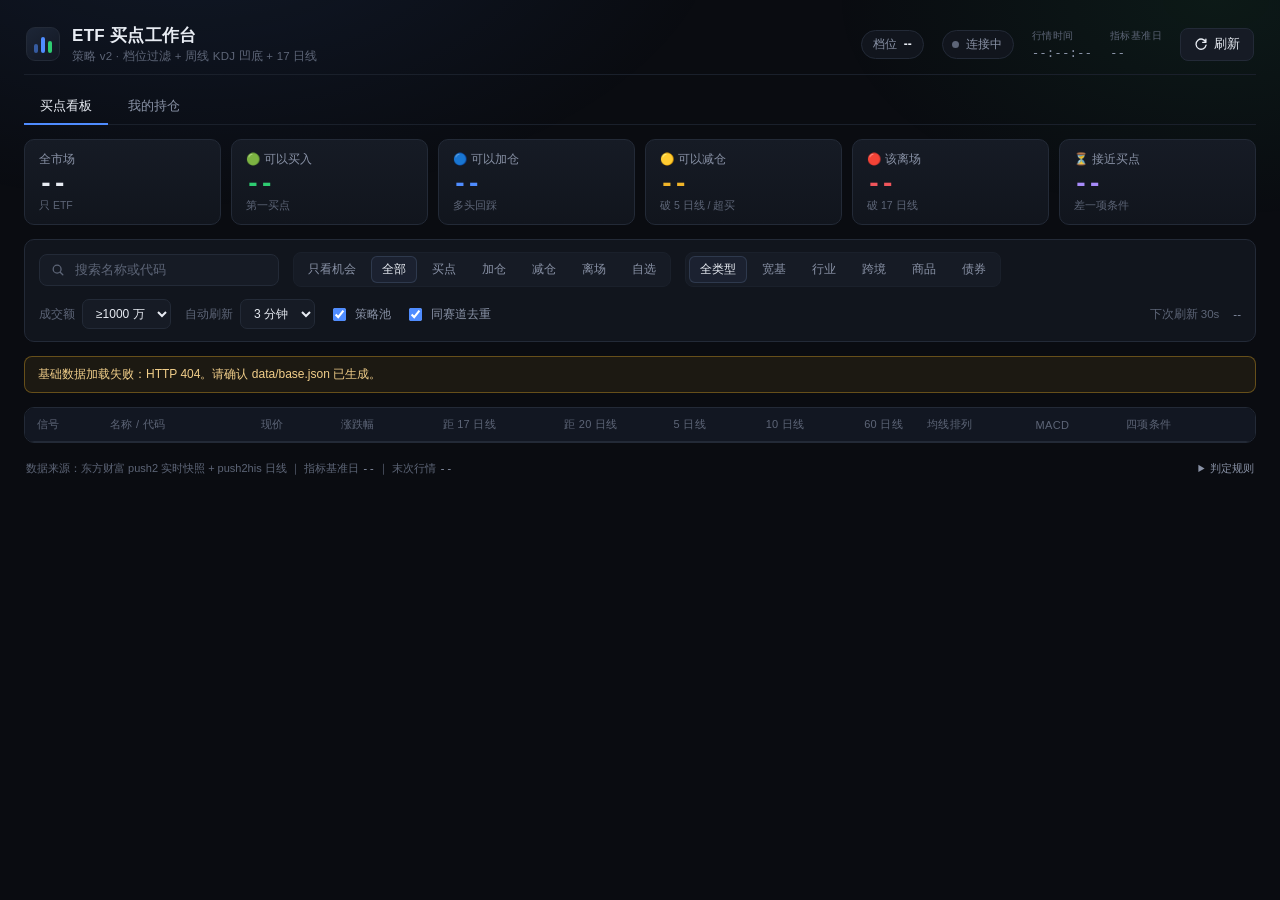
==== workbench/static/index.html @ 2d256c72 "feat: 新增 MACD 状态与均线排列列" ====
<!DOCTYPE html>
<html lang="zh-CN">
<head>
  <meta charset="UTF-8">
  <meta name="viewport" content="width=device-width, initial-scale=1.0">
  <title>ETF 买点工作台 · 博主波段法</title>
  <link rel="stylesheet" href="style.css">
</head>
<body>
  <div class="app">
    <header class="topbar">
      <div class="brand">
        <div class="logo" aria-hidden="true">
          <span></span><span></span><span></span>
        </div>
        <div class="brand-text">
          <h1>ETF 买点工作台</h1>
          <p>策略 v2 · 档位过滤 + 周线 KDJ 凹底 + 17 日线</p>
        </div>
      </div>
      <div class="status">
        <div class="tier" id="tier" title="进攻档=上证与创业板均在MA20上方；中性=其一；防守=都否"><span>档位</span><b>--</b></div>
        <div class="session" id="session"><i class="dot"></i><span>连接中</span></div>
        <div class="tick">
          <span class="tick-label">行情时间</span>
          <span class="tick-value" id="quote-time">--:--:--</span>
        </div>
        <div class="tick">
          <span class="tick-label">指标基准日</span>
          <span class="tick-value" id="base-date">--</span>
        </div>
        <button class="refresh-btn" id="refresh-btn" type="button">
          <svg viewBox="0 0 16 16" width="14" height="14" aria-hidden="true"><path d="M13.6 6.2a5.8 5.8 0 1 0 .2 3.2M13.6 2.6v3.6H10" fill="none" stroke="currentColor" stroke-width="1.5" stroke-linecap="round" stroke-linejoin="round"/></svg>
          <span id="refresh-label">刷新</span>
        </button>
      </div>
    </header>

    <nav class="tabs" role="tablist">
      <button class="tab active" data-view="board" role="tab">买点看板</button>
      <button class="tab" data-view="positions" role="tab">我的持仓<span class="tab-badge" id="pos-badge" hidden></span></button>
    </nav>

    <section class="view" id="view-board">
    <section class="stats" id="stats" aria-label="信号统计">
      <button class="tile" data-filter="all"><span class="tile-label">全市场</span><strong id="stat-total">--</strong><em>只 ETF</em></button>
      <button class="tile tile-buy" data-filter="buy"><span class="tile-label">🟢 可以买入</span><strong id="stat-buy">--</strong><em>第一买点</em></button>
      <button class="tile tile-add" data-filter="add"><span class="tile-label">🔵 可以加仓</span><strong id="stat-add">--</strong><em>多头回踩</em></button>
      <button class="tile tile-trim" data-filter="trim"><span class="tile-label">🟡 可以减仓</span><strong id="stat-trim">--</strong><em>破 5 日线 / 超买</em></button>
      <button class="tile tile-exit" data-filter="exit"><span class="tile-label">🔴 该离场</span><strong id="stat-exit">--</strong><em>破 17 日线</em></button>
      <button class="tile tile-near" data-filter="near"><span class="tile-label">⏳ 接近买点</span><strong id="stat-near">--</strong><em>差一项条件</em></button>
    </section>

    <section class="toolbar">
      <div class="tool-row">
        <label class="search">
          <svg viewBox="0 0 16 16" width="14" height="14" aria-hidden="true"><circle cx="7" cy="7" r="4.5" fill="none" stroke="currentColor" stroke-width="1.5"/><path d="m10.5 10.5 3 3" stroke="currentColor" stroke-width="1.5" stroke-linecap="round"/></svg>
          <input id="search" type="search" placeholder="搜索名称或代码" autocomplete="off">
        </label>
        <div class="chips" id="signal-chips" role="group" aria-label="信号筛选">
          <button class="chip" data-filter="opportunity">只看机会</button>
          <button class="chip active" data-filter="all">全部</button>
          <button class="chip" data-filter="buy">买点</button>
          <button class="chip" data-filter="add">加仓</button>
          <button class="chip" data-filter="trim">减仓</button>
          <button class="chip" data-filter="exit">离场</button>
          <button class="chip" data-filter="watch">自选</button>
        </div>
        <div class="chips" id="asset-chips" role="group" aria-label="资产类型">
          <button class="chip active" data-asset="all">全类型</button>
          <button class="chip" data-asset="宽基">宽基</button>
          <button class="chip" data-asset="行业主题">行业</button>
          <button class="chip" data-asset="跨境">跨境</button>
          <button class="chip" data-asset="商品">商品</button>
          <button class="chip" data-asset="债券">债券</button>
        </div>
      </div>
      <div class="tool-row tool-row-sub">
        <label class="select">
          <span>成交额</span>
          <select id="min-amount">
            <option value="0">不限</option>
            <option value="10000000" selected>≥1000 万</option>
            <option value="30000000">≥3000 万</option>
            <option value="100000000">≥1 亿</option>
          </select>
        </label>
        <label class="select">
          <span>自动刷新</span>
          <select id="interval">
            <option value="30">30 秒</option>
            <option value="60">1 分钟</option>
            <option value="180" selected>3 分钟</option>
            <option value="300">5 分钟</option>
            <option value="0">暂停</option>
          </select>
        </label>
        <label class="check"><input type="checkbox" id="pool-only" checked><span>策略池</span></label>
        <label class="check"><input type="checkbox" id="dedup" checked><span>同赛道去重</span></label>
        <div class="counter" id="counter">下次刷新 30s</div>
        <div class="result-count" id="result-count">--</div>
      </div>
    </section>

    <div class="banner" id="banner" hidden></div>
    <div class="tier-note" id="tier-note" hidden></div>

    <main class="board">
      <table class="grid">
        <thead>
          <tr>
            <th class="col-signal sortable" data-key="signal">信号</th>
            <th class="col-name sortable" data-key="name">名称 / 代码</th>
            <th class="col-num sortable" data-key="price">现价</th>
            <th class="col-num sortable" data-key="pct">涨跌幅</th>
            <th class="col-num sortable" data-key="dist17">距 17 日线</th>
            <th class="col-num sortable" data-key="dist20">距 20 日线</th>
            <th class="col-num sortable" data-key="ma5">5 日线</th>
            <th class="col-num sortable" data-key="ma10">10 日线</th>
            <th class="col-num sortable" data-key="ma60">60 日线</th>
            <th class="sortable" data-key="order">均线排列</th>
            <th class="sortable" data-key="macd">MACD</th>
            <th class="col-cond sortable" data-key="met">四项条件</th>
            <th class="col-num sortable" data-key="j">周线 J</th>
            <th class="col-num sortable" data-key="amount">成交额</th>
            <th class="col-num col-inflow sortable" data-key="inflow">主力净流入</th>
            <th class="col-num col-flow sortable" data-key="flow3">资金 3/5/10 日</th>
            <th class="col-flow sortable" data-key="flowsig">资金方向</th>
            <th class="col-num col-premium sortable" data-key="premium">溢价</th>
            <th class="col-spark sortable" data-key="r30">近 30 日</th>
          </tr>
        </thead>
        <tbody id="tbody"></tbody>
      </table>
      <div class="empty" id="empty" hidden></div>
    </main>
    </section>

    <section class="view" id="view-positions" hidden>
      <div class="pos-summary">
        <div><span>总市值</span><b id="pos-value">--</b></div>
        <div><span>浮动盈亏</span><b id="pos-pnl">--</b></div>
        <div><span>当日盈亏</span><b id="pos-day">--</b></div>
        <div><span>持仓标的</span><b id="pos-count">--</b></div>
        <div><span>触发离场 / 减仓</span><b id="pos-trigger">--</b></div>
      </div>

      <form class="pos-form" id="pos-form" autocomplete="off">
        <input id="pos-code" placeholder="代码（6 位）" maxlength="6" inputmode="numeric" required>
        <input id="pos-cost" placeholder="成本价" inputmode="decimal" required>
        <input id="pos-shares" placeholder="股数" inputmode="numeric" required>
        <input id="pos-date" type="date" title="建仓日期（可选）">
        <button type="submit" class="pos-submit">添加 / 更新</button>
        <button type="button" class="pos-clear" id="pos-clear">清空持仓</button>
        <button type="button" class="pos-clear" id="pos-export">导出</button>
        <button type="button" class="pos-clear" id="pos-import">导入</button>
        <input type="file" id="pos-file" accept="application/json" hidden>
      </form>
      <div class="pos-msg" id="pos-msg"></div>

      <div class="board">
        <table class="grid pos-grid">
          <thead>
            <tr>
              <th>名称 / 代码</th>
              <th class="col-num">市值</th>
              <th class="col-num">浮动盈亏</th>
              <th class="col-num">当日盈亏</th>
              <th class="col-num">成本 / 现价</th>
              <th class="col-num">股数</th>
              <th class="col-num">仓位比</th>
              <th class="col-num">资金 3/5/10 日</th>
              <th>资金方向</th>
              <th class="col-num">止损（MA17）</th>
              <th class="col-num">减仓（MA5）</th>
              <th class="col-num">止盈参考</th>
              <th class="col-num">周线 J</th>
              <th>建议</th>
              <th></th>
            </tr>
          </thead>
          <tbody id="pos-tbody"></tbody>
        </table>
        <div class="empty" id="pos-empty">还没有持仓。在上面填代码、成本价、股数即可添加，数据只存在本机浏览器。</div>
      </div>

      <div class="pos-note">
        止损价取 17 日线、减仓价取 5 日线，均为按实时价计算的动态值；周线 J ≥ 80 提示卖一半。
        参考止盈：成本 +12% 减半、+20% 清仓（规格书口径），未计入交易成本。
      </div>
    </section>

    <footer class="foot">
      <span>数据来源：东方财富 push2 实时快照 + push2his 日线 ｜ 指标基准日 <b id="foot-date">--</b> ｜ 末次行情 <b id="foot-time">--</b></span>
      <details class="rules">
        <summary>判定规则</summary>
        <p><b>档位（决定能不能开仓）</b>：上证与创业板均在 MA20 上方＝进攻档，可开新仓；仅其一＝中性档，不新开；都否＝防守档，只做持仓管理。回测（326 只 × 3 年）：博主买点仅进攻档有效（62 笔 / 胜率 43.5% / 均 +1.46% / 盈亏比 1.82），非进攻档为负期望。</p>
        <p><b>第一买点（🟢）</b>：周线 KDJ(9,3,3) 近 6 周 J 谷底 ≤ 20 且本周 J 回勾 ｜ 现价站上 17 日线 ｜ MA5 在 MA17 上方。买入排序按<b>距 MA20 由远到近</b>（趋势越强越前），同时最多 2 只。</p>
        <p><b>加仓（🔵）</b>：多头中回踩不破、站稳 5 日线。<b>减仓（🟡）</b>：多头中跌破 5 日线，或周线 J ≥ 80。<b>离场（🔴）</b>：跌破 17 日线，生命线失守。<b>观望（⚪）</b>：站上 17 日线但 5 日线未金叉。</p>
        <p><b>策略池</b>＝股票型（宽基/行业主题）、规模 ≥10 亿、成交额 ≥1000 万、溢价 ≤3%，即回测所用的 326 只口径；取消勾选可看全市场。</p>
        <p>盘中价格按实时价计入当日 K 线与当周 K 线，均线与周线 J 为动态值；收盘后才作为最终确认。溢价 = 市价 / IOPV − 1，&gt;3% 禁止买入。本页仅作信号提示，不构成投资建议。</p>
      </details>
    </footer>
  </div>

  <div class="drawer-mask" id="drawer-mask" hidden></div>
  <aside class="drawer" id="drawer" hidden aria-label="标的详情"></aside>

  <script type="module" src="app.js"></script>
</body>
</html>
---- workbench/static/style.css ----
:root {
  --bg: #0a0c11;
  --panel: #11151d;
  --panel-2: #161b25;
  --panel-3: #1b2130;
  --line: #232a37;
  --line-soft: #1a202b;
  --text: #e8ecf3;
  --muted: #8992a6;
  --dim: #5d6577;
  --buy: #2ecc71;
  --add: #4f8cff;
  --trim: #f0b429;
  --exit: #f0555b;
  --near: #a78bfa;
  --up: #ff5b5b;
  --down: #22c58b;
  --mono: "SF Mono", "JetBrains Mono", Menlo, Consolas, monospace;
}

* { box-sizing: border-box; }

html, body {
  margin: 0;
  height: 100%;
  background: var(--bg);
  color: var(--text);
  font-family: -apple-system, BlinkMacSystemFont, "PingFang SC", "Microsoft YaHei", "Segoe UI", sans-serif;
  font-size: 13px;
  -webkit-font-smoothing: antialiased;
}

body::before {
  content: "";
  position: fixed;
  inset: 0;
  pointer-events: none;
  background:
    radial-gradient(900px 500px at 15% -10%, rgba(79, 140, 255, .10), transparent 60%),
    radial-gradient(700px 400px at 95% 0%, rgba(46, 204, 113, .07), transparent 55%);
}

.app {
  position: relative;
  max-width: 1560px;
  margin: 0 auto;
  padding: 20px 24px 32px;
  display: flex;
  flex-direction: column;
  gap: 14px;
  min-height: 100%;
}

/* ---------- 顶部 ---------- */
.topbar {
  display: flex;
  align-items: center;
  justify-content: space-between;
  gap: 18px;
  padding: 4px 2px 10px;
  border-bottom: 1px solid var(--line-soft);
}

.brand { display: flex; align-items: center; gap: 12px; }

.logo {
  width: 34px; height: 34px;
  border-radius: 9px;
  background: linear-gradient(145deg, #1d2637, #121722);
  border: 1px solid var(--line);
  display: flex; align-items: flex-end; justify-content: center;
  gap: 3px; padding: 7px;
}
.logo span { width: 4px; border-radius: 2px; background: var(--add); }
.logo span:nth-child(1) { height: 9px; opacity: .55; }
.logo span:nth-child(2) { height: 16px; }
.logo span:nth-child(3) { height: 12px; background: var(--buy); }

.brand-text h1 { margin: 0; font-size: 17px; font-weight: 600; letter-spacing: .3px; }
.brand-text p { margin: 2px 0 0; font-size: 11.5px; color: var(--dim); letter-spacing: .2px; }

.status { display: flex; align-items: center; gap: 18px; }

.session {
  display: inline-flex; align-items: center; gap: 7px;
  padding: 5px 11px 5px 9px;
  border-radius: 999px;
  border: 1px solid var(--line);
  background: var(--panel);
  font-size: 12px; color: var(--muted);
  white-space: nowrap;
}
.session .dot { width: 7px; height: 7px; border-radius: 50%; background: var(--dim); }
.session.live { color: #b9f6d2; border-color: rgba(46, 204, 113, .35); background: rgba(46, 204, 113, .08); }
.session.live .dot { background: var(--buy); box-shadow: 0 0 0 0 rgba(46,204,113,.55); animation: pulse 2s infinite; }
.session.closed { color: #c9cfdb; }
.session.closed .dot { background: var(--dim); }

@keyframes pulse {
  0% { box-shadow: 0 0 0 0 rgba(46,204,113,.45); }
  70% { box-shadow: 0 0 0 7px rgba(46,204,113,0); }
  100% { box-shadow: 0 0 0 0 rgba(46,204,113,0); }
}

.tier {
  display: inline-flex; align-items: center; gap: 7px;
  padding: 5px 11px; border-radius: 999px;
  border: 1px solid var(--line); background: var(--panel);
  font-size: 12px; color: var(--muted); white-space: nowrap;
}
.tier b { font-weight: 600; color: var(--text); }
.tier[data-t="进攻"] { border-color: rgba(46,204,113,.4); background: rgba(46,204,113,.08); color: #b9f6d2; }
.tier[data-t="进攻"] b { color: var(--buy); }
.tier[data-t="中性"] { border-color: rgba(240,180,41,.35); background: rgba(240,180,41,.07); color: #f2cf8a; }
.tier[data-t="中性"] b { color: var(--trim); }
.tier[data-t="防守"] { border-color: rgba(240,85,91,.3); background: rgba(240,85,91,.07); color: #f2b3b6; }
.tier[data-t="防守"] b { color: var(--exit); }

.tier-note {
  padding: 10px 14px; border-radius: 9px;
  border: 1px solid rgba(240,180,41,.3);
  background: rgba(240,180,41,.07);
  color: #f0d3a0; font-size: 12.5px; line-height: 1.7;
}
.tier-note b { color: #ffe0a8; }

.tick { display: flex; flex-direction: column; gap: 2px; }
.tick-label { font-size: 10px; color: var(--dim); letter-spacing: .4px; }
.tick-value { font-family: var(--mono); font-size: 12.5px; color: var(--muted); font-variant-numeric: tabular-nums; }

.refresh-btn {
  display: inline-flex; align-items: center; gap: 6px;
  padding: 7px 13px;
  border-radius: 8px;
  border: 1px solid var(--line);
  background: var(--panel-2);
  color: var(--text);
  font-size: 12.5px;
  cursor: pointer;
  transition: background .15s, border-color .15s;
}
.refresh-btn:hover { background: var(--panel-3); border-color: #2f394b; }
.refresh-btn.loading svg { animation: spin .8s linear infinite; }
.refresh-btn:disabled { opacity: .55; cursor: default; }
@keyframes spin { to { transform: rotate(360deg); } }

/* ---------- 统计 ---------- */
.stats {
  display: grid;
  grid-template-columns: repeat(6, minmax(0, 1fr));
  gap: 10px;
}

.tile {
  position: relative;
  display: flex; flex-direction: column; gap: 3px;
  padding: 12px 14px 11px;
  border-radius: 10px;
  border: 1px solid var(--line);
  background: linear-gradient(180deg, var(--panel-2), var(--panel));
  color: var(--text);
  text-align: left;
  cursor: pointer;
  overflow: hidden;
  transition: border-color .15s, transform .15s;
}
.tile:hover { border-color: #2f394b; transform: translateY(-1px); }
.tile::after {
  content: ""; position: absolute; left: 0; top: 10px; bottom: 10px;
  width: 2px; border-radius: 2px; background: var(--dim); opacity: .0;
}
.tile.active::after { opacity: 1; }
.tile.active { border-color: #34405a; background: linear-gradient(180deg, #1c2331, var(--panel)); }

.tile-label { font-size: 11.5px; color: var(--muted); letter-spacing: .2px; }
.tile strong { font-family: var(--mono); font-size: 23px; font-weight: 600; line-height: 1.15; font-variant-numeric: tabular-nums; }
.tile em { font-style: normal; font-size: 10.5px; color: var(--dim); }

.tile-buy::after { background: var(--buy); }
.tile-add::after { background: var(--add); }
.tile-trim::after { background: var(--trim); }
.tile-exit::after { background: var(--exit); }
.tile-near::after { background: var(--near); }
.tile-buy strong { color: var(--buy); }
.tile-add strong { color: var(--add); }
.tile-trim strong { color: var(--trim); }
.tile-exit strong { color: var(--exit); }
.tile-near strong { color: var(--near); }

/* ---------- 工具栏 ---------- */
.toolbar {
  display: flex; flex-direction: column; gap: 10px;
  padding: 12px 14px;
  border: 1px solid var(--line);
  border-radius: 10px;
  background: var(--panel);
}

.tool-row { display: flex; align-items: center; gap: 14px; flex-wrap: wrap; }
.tool-row-sub { padding-top: 2px; }

.search {
  display: inline-flex; align-items: center; gap: 8px;
  padding: 7px 11px;
  width: 240px;
  border-radius: 8px;
  border: 1px solid var(--line);
  background: var(--panel-2);
  color: var(--dim);
}
.search:focus-within { border-color: #38507a; color: var(--muted); }
.search input {
  flex: 1; min-width: 0;
  border: 0; outline: 0; background: transparent;
  color: var(--text); font-size: 12.5px;
}
.search input::placeholder { color: var(--dim); }

.chips { display: inline-flex; gap: 4px; padding: 3px; border-radius: 8px; background: var(--panel-2); border: 1px solid var(--line-soft); }
.chip {
  padding: 5px 11px;
  border: 0; border-radius: 6px;
  background: transparent; color: var(--muted);
  font-size: 12px; cursor: pointer;
  transition: background .12s, color .12s;
}
.chip:hover { color: var(--text); }
.chip.active { background: var(--panel-3); color: var(--text); box-shadow: inset 0 0 0 1px #2e394d; }

.select { display: inline-flex; align-items: center; gap: 7px; font-size: 12px; color: var(--dim); }
.select select {
  padding: 6px 9px;
  border-radius: 7px;
  border: 1px solid var(--line);
  background: var(--panel-2);
  color: var(--text);
  font-size: 12px;
  outline: none;
  cursor: pointer;
}
.select select:focus { border-color: #38507a; }

.check { display: inline-flex; align-items: center; gap: 6px; font-size: 12px; color: var(--muted); cursor: pointer; }
.check input { width: 13px; height: 13px; accent-color: var(--add); cursor: pointer; }

.name-cell .peer { color: var(--near); }

.counter { margin-left: auto; font-size: 11.5px; color: var(--dim); font-variant-numeric: tabular-nums; }
.result-count { font-size: 11.5px; color: var(--muted); font-variant-numeric: tabular-nums; }

.banner {
  padding: 9px 13px;
  border-radius: 8px;
  border: 1px solid rgba(240, 180, 41, .35);
  background: rgba(240, 180, 41, .08);
  color: #f2cf8a;
  font-size: 12px;
}

/* ---------- 表格 ---------- */
.board {
  border: 1px solid var(--line);
  border-radius: 10px;
  background: var(--panel);
  overflow-x: auto;
}
.grid { min-width: 1940px; }

.grid { width: 100%; border-collapse: collapse; }

.grid thead th {
  position: sticky; top: 0; z-index: 2;
  padding: 9px 12px;
  background: #121722;
  border-bottom: 1px solid var(--line);
  color: var(--dim);
  font-size: 11px;
  font-weight: 500;
  letter-spacing: .3px;
  text-align: left;
  white-space: nowrap;
}
.grid thead th.col-num { text-align: right; }
.grid thead th.sortable { cursor: pointer; user-select: none; transition: color .12s; }
.grid thead th.sortable:hover { color: var(--text); }
.grid thead th.sorted { color: var(--accent, #cfd8ea); }
.grid thead th[data-dir="desc"]::after { content: " ↓"; color: var(--add); }
.grid thead th[data-dir="asc"]::after { content: " ↑"; color: var(--add); }

.inflow.pos { color: var(--up); }
.inflow.neg { color: var(--down); }

.grid tbody tr {
  border-bottom: 1px solid var(--line-soft);
  cursor: pointer;
  transition: background .1s;
}
.grid tbody tr:last-child { border-bottom: 0; }
.grid tbody tr:hover { background: #151b26; }
.grid tbody tr.row-buy { background: linear-gradient(90deg, rgba(46,204,113,.06), transparent 22%); }
.grid tbody tr.row-buy:hover { background: linear-gradient(90deg, rgba(46,204,113,.11), transparent 26%); }
.grid tbody tr.open { background: #182031; }

.grid td { padding: 8px 12px; vertical-align: middle; }
.grid td.col-num { text-align: right; font-family: var(--mono); font-variant-numeric: tabular-nums; white-space: nowrap; }

.sig {
  display: inline-flex; align-items: center; gap: 6px;
  padding: 3px 9px 3px 7px;
  border-radius: 999px;
  font-size: 11.5px;
  white-space: nowrap;
  border: 1px solid transparent;
}
.sig[data-s="buy"]  { color: var(--buy);  background: rgba(46,204,113,.10);  border-color: rgba(46,204,113,.28); }
.sig[data-s="add"]  { color: var(--add);  background: rgba(79,140,255,.10);  border-color: rgba(79,140,255,.28); }
.sig[data-s="trim"] { color: var(--trim); background: rgba(240,180,41,.10);  border-color: rgba(240,180,41,.28); }
.sig[data-s="exit"] { color: var(--exit); background: rgba(240,85,91,.09);   border-color: rgba(240,85,91,.24); }
.sig[data-s="wait"] { color: var(--muted); background: rgba(137,146,166,.08); border-color: rgba(137,146,166,.2); }
.sig .gate-tag {
  font-size: 10px; padding: 1px 5px; border-radius: 4px;
  background: rgba(240,180,41,.14); color: var(--trim);
}
.sig .near-tag {
  font-size: 10px; padding: 1px 5px; border-radius: 4px;
  background: rgba(167,139,250,.16); color: var(--near);
}

.name-cell { display: flex; flex-direction: column; gap: 2px; min-width: 150px; }
.name-cell b { font-weight: 500; font-size: 12.5px; }
.name-cell span { font-family: var(--mono); font-size: 10.5px; color: var(--dim); letter-spacing: .3px; }

.pct.up { color: var(--up); }
.pct.down { color: var(--down); }
.pct.flat { color: var(--muted); }

.dist { font-size: 12px; }
.dstack { display: inline-flex; flex-direction: column; align-items: flex-end; gap: 1px; }
.dstack em { font-style: normal; font-size: 10.5px; color: var(--dim); font-family: var(--mono); }
.dist.pos { color: var(--up); }
.dist.neg { color: var(--down); }

.cond { display: inline-flex; gap: 4px; }
.cond i {
  font-style: normal;
  font-size: 10px;
  padding: 2px 5px;
  border-radius: 4px;
  border: 1px solid var(--line);
  color: var(--dim);
  white-space: nowrap;
}
.cond i.on { color: #9ae6b4; border-color: rgba(46,204,113,.3); background: rgba(46,204,113,.08); }

.jcell { display: inline-flex; flex-direction: column; align-items: flex-end; gap: 1px; }
.jcell b { font-weight: 500; font-size: 12px; }
.jcell span { font-size: 10px; color: var(--dim); font-family: var(--mono); }
.jcell.hot b { color: var(--trim); }
.jcell.cold b { color: var(--add); }

.amount { color: var(--muted); font-size: 11.5px; }

.premium.warn { color: var(--exit); }
.premium.zero { color: var(--dim); }

.spark svg { display: block; }

.empty {
  padding: 48px 20px;
  text-align: center;
  color: var(--muted);
  font-size: 13px;
  line-height: 1.9;
}
.empty b { color: var(--text); }

/* ---------- 页脚 ---------- */
.foot {
  display: flex; flex-wrap: wrap; gap: 10px 18px;
  align-items: flex-start; justify-content: space-between;
  padding: 2px 2px 0;
  color: var(--dim);
  font-size: 11px;
  line-height: 1.7;
}
.foot b { color: var(--muted); font-weight: 500; font-family: var(--mono); }
.rules { max-width: 720px; }
.rules summary { cursor: pointer; color: var(--muted); font-size: 11px; }
.rules p { margin: 5px 0 0; color: var(--dim); }

/* ---------- 详情抽屉 ---------- */
.drawer-mask {
  position: fixed; inset: 0; z-index: 20;
  background: rgba(4, 6, 10, .55);
  backdrop-filter: blur(2px);
}
.drawer {
  position: fixed; z-index: 21;
  top: 0; right: 0; bottom: 0;
  width: 400px; max-width: 92vw;
  padding: 20px 20px 28px;
  overflow-y: auto;
  background: #0e121a;
  border-left: 1px solid var(--line);
  box-shadow: -24px 0 48px rgba(0,0,0,.45);
  animation: slidein .18s ease-out;
}
@keyframes slidein { from { transform: translateX(24px); opacity: .6; } to { transform: none; opacity: 1; } }

.dw-head { display: flex; align-items: flex-start; justify-content: space-between; gap: 12px; }
.dw-title h2 { margin: 6px 0 2px; font-size: 16px; font-weight: 600; }
.dw-title p { margin: 0; font-family: var(--mono); font-size: 11px; color: var(--dim); }
.dw-close {
  border: 1px solid var(--line); background: var(--panel-2); color: var(--muted);
  width: 28px; height: 28px; border-radius: 7px; cursor: pointer; font-size: 15px; line-height: 1;
}
.dw-close:hover { color: var(--text); }

.dw-price { display: flex; align-items: baseline; gap: 12px; margin: 16px 0 4px; }
.dw-price strong { font-family: var(--mono); font-size: 30px; font-weight: 600; font-variant-numeric: tabular-nums; }
.dw-price span { font-family: var(--mono); font-size: 14px; }
.dw-sub { color: var(--dim); font-size: 11.5px; }

.dw-sec { margin-top: 18px; }
.dw-sec h3 {
  margin: 0 0 8px; font-size: 11px; font-weight: 500;
  color: var(--dim); letter-spacing: .6px; text-transform: uppercase;
}

.cond-list { display: flex; flex-direction: column; gap: 0; border: 1px solid var(--line-soft); border-radius: 9px; overflow: hidden; }
.cond-item {
  display: flex; align-items: center; justify-content: space-between; gap: 10px;
  padding: 9px 12px; background: var(--panel);
  border-bottom: 1px solid var(--line-soft);
  font-size: 12px;
}
.cond-item:last-child { border-bottom: 0; }
.cond-item .mark { font-size: 12px; }
.cond-item.pass .mark { color: var(--buy); }
.cond-item.fail .mark { color: var(--exit); }
.cond-item .v { font-family: var(--mono); color: var(--muted); font-size: 11.5px; }

.kv { display: grid; grid-template-columns: 1fr 1fr; gap: 8px; }
.kv div {
  padding: 9px 11px; border-radius: 8px;
  background: var(--panel); border: 1px solid var(--line-soft);
}
.kv span { display: block; font-size: 10.5px; color: var(--dim); margin-bottom: 3px; }
.kv b { font-family: var(--mono); font-size: 13px; font-weight: 500; }
.kv b.up { color: var(--up); }
.kv b.down { color: var(--down); }

.dw-chart { padding: 10px 8px 6px; background: var(--panel); border: 1px solid var(--line-soft); border-radius: 9px; }
.dw-chart svg { width: 100%; height: auto; display: block; }
.dw-chart .axis { font-family: var(--mono); font-size: 9px; fill: var(--dim); }

.reason {
  margin-top: 8px; padding: 11px 12px;
  border-radius: 8px;
  background: rgba(79,140,255,.06);
  border: 1px solid rgba(79,140,255,.18);
  color: #b9c6de; font-size: 12px; line-height: 1.7;
}
.reason.warn { background: rgba(240,85,91,.07); border-color: rgba(240,85,91,.22); color: #f2b3b6; }

.dw-note { margin-top: 18px; color: var(--dim); font-size: 10.5px; line-height: 1.8; }

@media (max-width: 1080px) {
  .stats { grid-template-columns: repeat(3, minmax(0, 1fr)); }
  .status .tick { display: none; }
  .search { width: 180px; }
}

@media (max-width: 720px) {
  .app { padding: 14px 12px 24px; }
  .topbar { flex-wrap: wrap; gap: 10px; }
  .stats { grid-template-columns: repeat(2, minmax(0, 1fr)); }
  .grid thead .col-cond, .grid tbody .col-cond,
  .grid thead .col-spark, .grid tbody .col-spark,
  .grid thead .col-premium, .grid tbody .col-premium,
  .grid thead .col-inflow, .grid tbody .col-inflow { display: none; }
  .counter { width: 100%; margin-left: 0; }
}

/* ---------- 视图切换与持仓 ---------- */
.tabs {
  display: flex; gap: 4px; padding-bottom: 2px;
  border-bottom: 1px solid var(--line-soft);
}
.tab {
  padding: 8px 16px; border: 0; background: transparent;
  color: var(--muted); font-size: 13px; cursor: pointer;
  border-bottom: 2px solid transparent; margin-bottom: -3px;
  transition: color .12s, border-color .12s;
}
.tab:hover { color: var(--text); }
.tab.active { color: var(--text); border-bottom-color: var(--add); }

.view { display: flex; flex-direction: column; gap: 14px; }
.view[hidden] { display: none; }

.pos-summary { display: grid; grid-template-columns: repeat(4, minmax(0, 1fr)); gap: 10px; }
.pos-summary > div {
  display: flex; flex-direction: column; gap: 4px;
  padding: 12px 14px; border: 1px solid var(--line); border-radius: 10px;
  background: linear-gradient(180deg, var(--panel-2), var(--panel));
}
.pos-summary span { font-size: 11.5px; color: var(--muted); }
.pos-summary b {
  font-family: var(--mono); font-size: 22px; font-weight: 600;
  font-variant-numeric: tabular-nums;
}
.pos-summary b.up { color: var(--up); }
.pos-summary b.trigger { color: var(--exit); }
.pos-summary b.down { color: var(--down); }

.pos-form {
  display: flex; gap: 8px; flex-wrap: wrap; align-items: center;
  padding: 12px 14px; border: 1px solid var(--line); border-radius: 10px;
  background: var(--panel);
}
.pos-form input {
  padding: 8px 10px; width: 132px;
  border-radius: 8px; border: 1px solid var(--line);
  background: var(--panel-2); color: var(--text);
  font-size: 12.5px; outline: none;
}
.pos-form input:focus { border-color: #38507a; }
.pos-form .pos-submit {
  padding: 8px 16px; border-radius: 8px; cursor: pointer; font-size: 12.5px;
  border: 1px solid rgba(79,140,255,.42); background: rgba(79,140,255,.14); color: #cfe0ff;
}
.pos-form .pos-clear {
  padding: 8px 14px; border-radius: 8px; cursor: pointer; font-size: 12.5px;
  border: 1px solid var(--line); background: transparent; color: var(--muted);
}
.pos-form .pos-clear:hover { color: var(--exit); border-color: rgba(240,85,91,.4); }
.pos-msg { font-size: 11.5px; color: var(--trim); min-height: 16px; }

.pos-advice { font-size: 12px; white-space: nowrap; }
.pos-advice.hold { color: var(--muted); }
.pos-advice.trim { color: var(--trim); }
.pos-advice.sell { color: var(--exit); }
.pos-del {
  border: 0; background: transparent; color: var(--dim);
  cursor: pointer; font-size: 15px; line-height: 1;
}
.pos-del:hover { color: var(--exit); }
.pos-note { color: var(--dim); font-size: 11px; line-height: 1.8; }

@media (max-width: 900px) {
  .pos-summary { grid-template-columns: repeat(2, minmax(0, 1fr)); }
}

.tab-badge {
  margin-left: 6px; padding: 0 6px; border-radius: 999px;
  font-size: 10.5px; background: rgba(240,85,91,.18); color: #ff9b9f;
}
.star {
  border: 0; background: transparent; cursor: pointer;
  color: #3a4356; font-size: 12px; padding: 0 4px 0 0; line-height: 1;
}
.star.on { color: #f0b429; }
.star:hover { color: #f0b429; }
.pos-summary { grid-template-columns: repeat(5, minmax(0, 1fr)); }

.flowcell { line-height: 1.55; }
.flowcell .pos { color: var(--up); }
.flowcell .neg { color: var(--down); }
.flowcell .dash { color: var(--dim); }

.trend-head { display: flex; align-items: baseline; gap: 8px; margin-bottom: 8px; }
.trend-badge { padding: 2px 9px; border-radius: 999px; font-size: 12px; border: 1px solid var(--line); }
.trend-badge.up { color: var(--up); border-color: rgba(255,91,91,.35); background: rgba(255,91,91,.08); }
.trend-badge.down { color: var(--down); border-color: rgba(34,197,139,.35); background: rgba(34,197,139,.08); }
.trend-badge.flat { color: var(--muted); }
.trend-head b { font-family: var(--mono); font-size: 20px; }
.trend-bar { height: 5px; border-radius: 3px; background: #1b2130; overflow: hidden; margin-bottom: 10px; }
.trend-bar i { display: block; height: 100%; border-radius: 3px; }
.trend-bar i.up { background: linear-gradient(90deg, #7a2f38, #ff5b5b); }
.trend-bar i.down { background: linear-gradient(90deg, #1d5c47, #22c58b); }
.trend-bar i.flat { background: #3a4356; }
.trend-lines { display: flex; flex-direction: column; gap: 0; border: 1px solid var(--line-soft); border-radius: 9px; overflow: hidden; }
.trend-lines div {
  display: flex; justify-content: space-between; gap: 10px;
  padding: 8px 12px; background: var(--panel);
  border-bottom: 1px solid var(--line-soft); font-size: 12px;
}
.trend-lines div:last-child { border-bottom: 0; }
.trend-lines span { color: var(--dim); white-space: nowrap; }
.trend-lines b { font-family: var(--mono); font-weight: 500; font-size: 11.5px; color: var(--muted); text-align: right; }

.flow-badge {
  display: inline-flex; align-items: center; gap: 4px;
  padding: 2px 8px; border-radius: 999px;
  font-size: 11.5px; white-space: nowrap;
  border: 1px solid var(--line);
}
.flow-badge.in { color: var(--up); border-color: rgba(255,91,91,.35); background: rgba(255,91,91,.08); }
.flow-badge.out { color: var(--down); border-color: rgba(34,197,139,.35); background: rgba(34,197,139,.08); }
.flow-badge.mix { color: var(--muted); }
.flow-pace { display: block; margin-top: 3px; font-size: 10px; color: var(--dim); }

.ma-badge {
  display: inline-block; padding: 2px 8px; border-radius: 999px;
  font-size: 11.5px; white-space: nowrap; border: 1px solid var(--line);
}
.ma-badge.up { color: var(--up); border-color: rgba(255,91,91,.35); background: rgba(255,91,91,.08); }
.ma-badge.down { color: var(--down); border-color: rgba(34,197,139,.35); background: rgba(34,197,139,.08); }
.ma-badge.flat { color: var(--muted); }
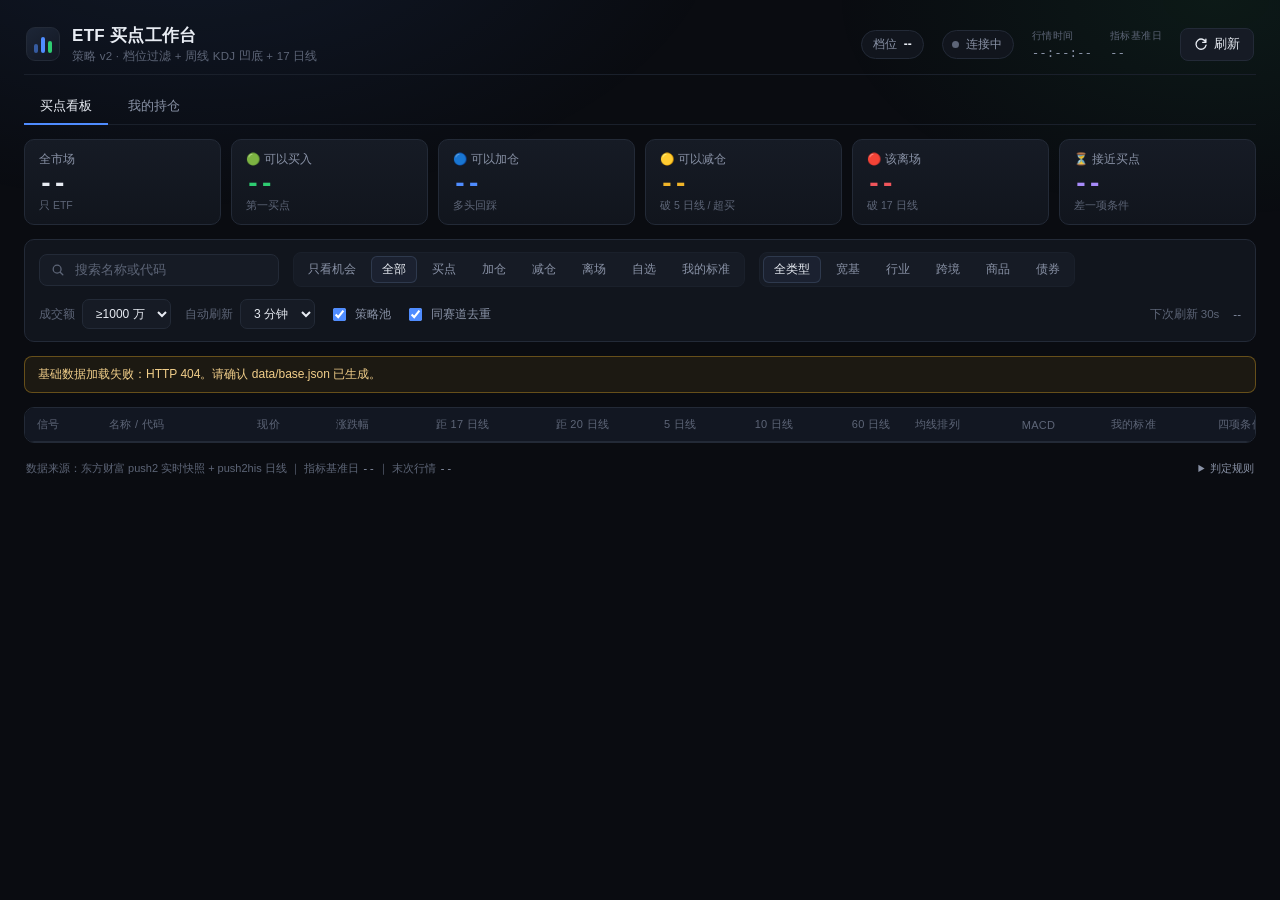
==== commit 24e04c22: "feat: 按用户买入标准新增判定列" ====
--- a/workbench/static/index.html
+++ b/workbench/static/index.html
@@ -65,6 +65,7 @@
           <button class="chip" data-filter="trim">减仓</button>
           <button class="chip" data-filter="exit">离场</button>
           <button class="chip" data-filter="watch">自选</button>
+          <button class="chip" data-filter="myrule">我的标准</button>
         </div>
         <div class="chips" id="asset-chips" role="group" aria-label="资产类型">
           <button class="chip active" data-asset="all">全类型</button>
@@ -120,6 +121,7 @@
             <th class="col-num sortable" data-key="ma60">60 日线</th>
             <th class="sortable" data-key="order">均线排列</th>
             <th class="sortable" data-key="macd">MACD</th>
+            <th class="sortable" data-key="myrule">我的标准</th>
             <th class="col-cond sortable" data-key="met">四项条件</th>
             <th class="col-num sortable" data-key="j">周线 J</th>
             <th class="col-num sortable" data-key="amount">成交额</th>
--- a/workbench/static/style.css
+++ b/workbench/static/style.css
@@ -264,7 +264,7 @@
   background: var(--panel);
   overflow-x: auto;
 }
-.grid { min-width: 1940px; }
+.grid { min-width: 2020px; }
 
 .grid { width: 100%; border-collapse: collapse; }
 
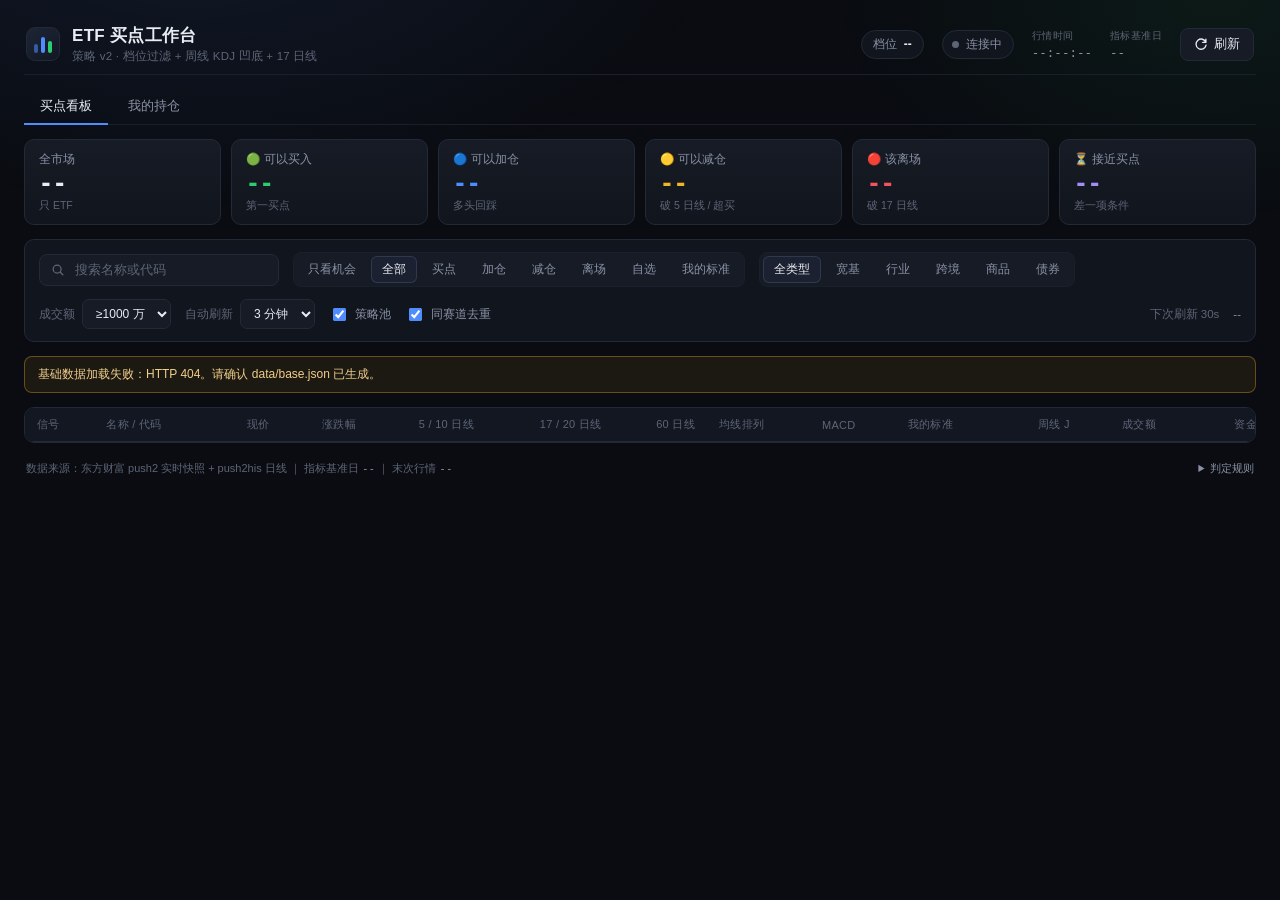
==== commit 32f2fc3c: "refactor: 看板列合并到 16 列" ====
--- a/workbench/static/index.html
+++ b/workbench/static/index.html
@@ -114,19 +114,15 @@
             <th class="col-name sortable" data-key="name">名称 / 代码</th>
             <th class="col-num sortable" data-key="price">现价</th>
             <th class="col-num sortable" data-key="pct">涨跌幅</th>
-            <th class="col-num sortable" data-key="dist17">距 17 日线</th>
-            <th class="col-num sortable" data-key="dist20">距 20 日线</th>
-            <th class="col-num sortable" data-key="ma5">5 日线</th>
-            <th class="col-num sortable" data-key="ma10">10 日线</th>
+            <th class="col-num sortable" data-key="ma510">5 / 10 日线</th>
+            <th class="col-num sortable" data-key="ma1720">17 / 20 日线</th>
             <th class="col-num sortable" data-key="ma60">60 日线</th>
             <th class="sortable" data-key="order">均线排列</th>
             <th class="sortable" data-key="macd">MACD</th>
             <th class="sortable" data-key="myrule">我的标准</th>
-            <th class="col-cond sortable" data-key="met">四项条件</th>
             <th class="col-num sortable" data-key="j">周线 J</th>
             <th class="col-num sortable" data-key="amount">成交额</th>
-            <th class="col-num col-inflow sortable" data-key="inflow">主力净流入</th>
-            <th class="col-num col-flow sortable" data-key="flow3">资金 3/5/10 日</th>
+            <th class="col-num col-flow sortable" data-key="flow3">资金 今/3/5/10 日</th>
             <th class="col-flow sortable" data-key="flowsig">资金方向</th>
             <th class="col-num col-premium sortable" data-key="premium">溢价</th>
             <th class="col-spark sortable" data-key="r30">近 30 日</th>
--- a/workbench/static/style.css
+++ b/workbench/static/style.css
@@ -264,7 +264,7 @@
   background: var(--panel);
   overflow-x: auto;
 }
-.grid { min-width: 2020px; }
+.grid { min-width: 1580px; }
 
 .grid { width: 100%; border-collapse: collapse; }
 
@@ -608,3 +608,5 @@
 .ma-badge.up { color: var(--up); border-color: rgba(255,91,91,.35); background: rgba(255,91,91,.08); }
 .ma-badge.down { color: var(--down); border-color: rgba(34,197,139,.35); background: rgba(34,197,139,.08); }
 .ma-badge.flat { color: var(--muted); }
+
+.macell em { font-style: normal; margin-left: 4px; font-size: 10px; color: var(--dim); }
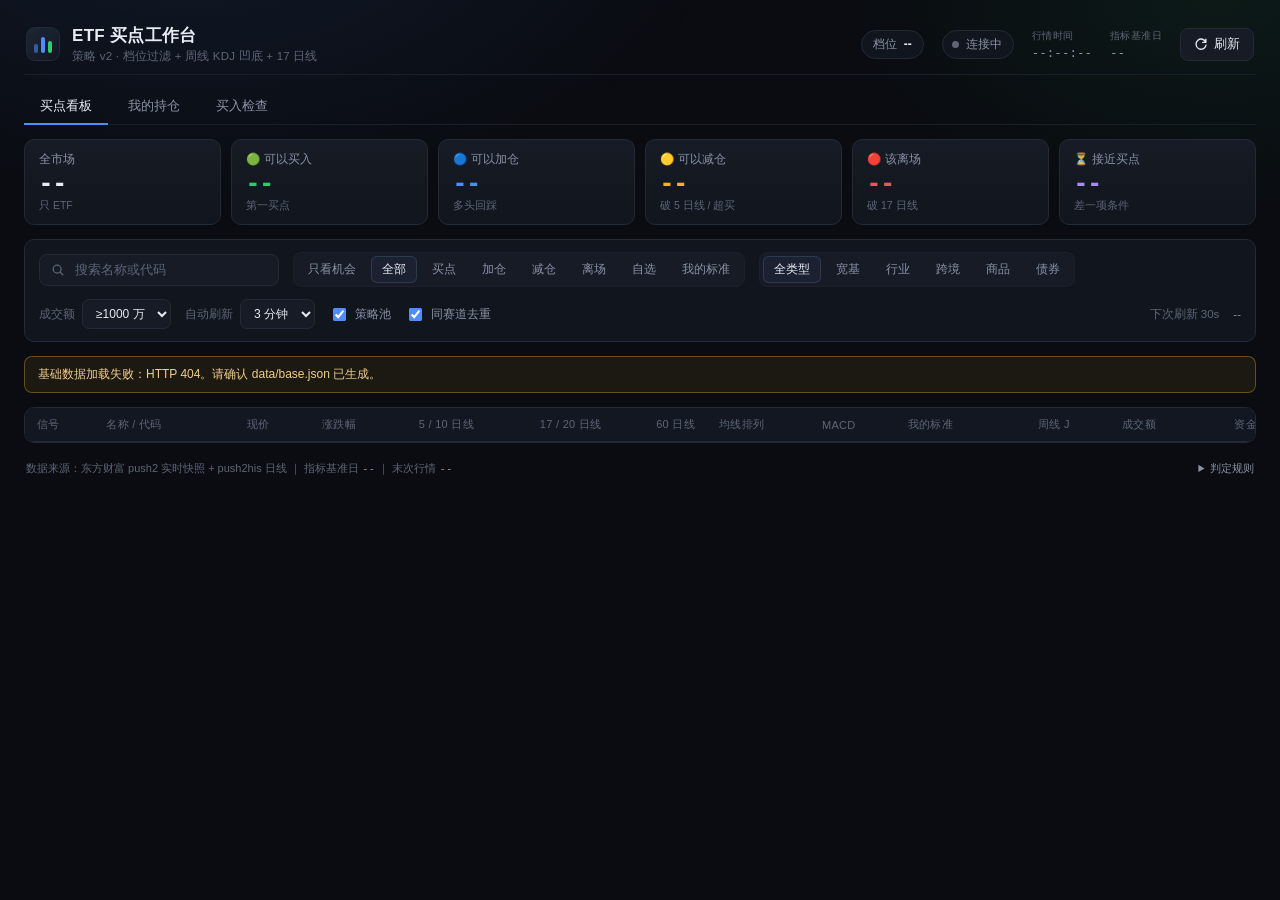
==== commit 9dac3727: "feat: 新增买入检查页（五步逐条判定）" ====
--- a/workbench/static/index.html
+++ b/workbench/static/index.html
@@ -39,6 +39,7 @@
     <nav class="tabs" role="tablist">
       <button class="tab active" data-view="board" role="tab">买点看板</button>
       <button class="tab" data-view="positions" role="tab">我的持仓<span class="tab-badge" id="pos-badge" hidden></span></button>
+      <button class="tab" data-view="check" role="tab">买入检查</button>
     </nav>
 
     <section class="view" id="view-board">
@@ -167,6 +168,7 @@
               <th class="col-num">成本 / 现价</th>
               <th class="col-num">股数</th>
               <th class="col-num">仓位比</th>
+              <th class="col-num">成本分位</th>
               <th class="col-num">资金 3/5/10 日</th>
               <th>资金方向</th>
               <th class="col-num">止损（MA17）</th>
@@ -174,6 +176,7 @@
               <th class="col-num">止盈参考</th>
               <th class="col-num">周线 J</th>
               <th>建议</th>
+              <th>长持</th>
               <th></th>
             </tr>
           </thead>
@@ -185,6 +188,19 @@
       <div class="pos-note">
         止损价取 17 日线、减仓价取 5 日线，均为按实时价计算的动态值；周线 J ≥ 80 提示卖一半。
         参考止盈：成本 +12% 减半、+20% 清仓（规格书口径），未计入交易成本。
+      </div>
+    </section>
+
+    <section class="view" id="view-check" hidden>
+      <div class="check-bar">
+        <input id="check-input" placeholder="输入 6 位代码或名称，如 159992" maxlength="24">
+        <button id="check-btn" class="pos-submit" type="button">检查</button>
+        <span class="pos-msg" id="check-msg"></span>
+      </div>
+      <div id="check-result"></div>
+      <div class="pos-note">
+        判定顺序：档位 → 站稳17日线 → 资金流入 → 结构 → 风险。前三条任一不过即不可买；
+        周线 J ≥ 80、溢价 &gt; 3%、距 20 日线 &gt; 15% 为红线。数据为实时快照，尾盘再确认一次。
       </div>
     </section>
 
--- a/workbench/static/style.css
+++ b/workbench/static/style.css
@@ -610,3 +610,42 @@
 .ma-badge.flat { color: var(--muted); }
 
 .macell em { font-style: normal; margin-left: 4px; font-size: 10px; color: var(--dim); }
+
+.hold-toggle {
+  padding: 3px 9px; border-radius: 999px; cursor: pointer;
+  font-size: 11px; border: 1px solid var(--line);
+  background: transparent; color: var(--dim); white-space: nowrap;
+}
+.hold-toggle:hover { color: var(--text); border-color: #2f394b; }
+.hold-toggle.on { color: #f0b429; border-color: rgba(240,180,41,.4); background: rgba(240,180,41,.08); }
+
+.check-bar { display: flex; gap: 8px; align-items: center; flex-wrap: wrap; }
+.check-bar input {
+  width: 320px; padding: 9px 12px; border-radius: 8px;
+  border: 1px solid var(--line); background: var(--panel-2);
+  color: var(--text); font-size: 13px; outline: none;
+}
+.check-bar input:focus { border-color: #38507a; }
+.check-card { border: 1px solid var(--line); border-radius: 10px; background: var(--panel); padding: 16px 18px; }
+.check-head { display: flex; align-items: baseline; gap: 12px; flex-wrap: wrap; margin-bottom: 4px; }
+.check-head h2 { margin: 0; font-size: 17px; }
+.check-head .code { font-family: var(--mono); color: var(--dim); font-size: 12px; }
+.check-head .price { font-family: var(--mono); font-size: 20px; }
+.check-verdict {
+  margin: 14px 0 4px; padding: 12px 14px; border-radius: 9px;
+  font-size: 14px; line-height: 1.7; border: 1px solid var(--line);
+}
+.check-verdict.ok { color: #9ae6b4; border-color: rgba(46,204,113,.35); background: rgba(46,204,113,.08); }
+.check-verdict.no { color: #f2b3b6; border-color: rgba(240,85,91,.3); background: rgba(240,85,91,.07); }
+.check-verdict.warn { color: #f0d3a0; border-color: rgba(240,180,41,.3); background: rgba(240,180,41,.07); }
+.check-verdict small { display: block; color: var(--dim); font-size: 11.5px; margin-top: 4px; }
+.check-steps { margin-top: 12px; display: flex; flex-direction: column; border: 1px solid var(--line-soft); border-radius: 9px; overflow: hidden; }
+.check-step { display: flex; justify-content: space-between; gap: 12px; padding: 10px 14px; background: var(--panel); border-bottom: 1px solid var(--line-soft); font-size: 12.5px; }
+.check-step:last-child { border-bottom: 0; }
+.check-step .mark { font-weight: 600; margin-right: 6px; }
+.check-step.pass .mark { color: var(--buy); }
+.check-step.fail .mark { color: var(--exit); }
+.check-step.warn .mark { color: var(--trim); }
+.check-step .v { color: var(--muted); font-family: var(--mono); font-size: 11.5px; text-align: right; }
+.dw-check { margin-top: 14px; width: 100%; padding: 9px; border-radius: 8px; cursor: pointer;
+  border: 1px solid rgba(79,140,255,.4); background: rgba(79,140,255,.12); color: #cfe0ff; font-size: 12.5px; }
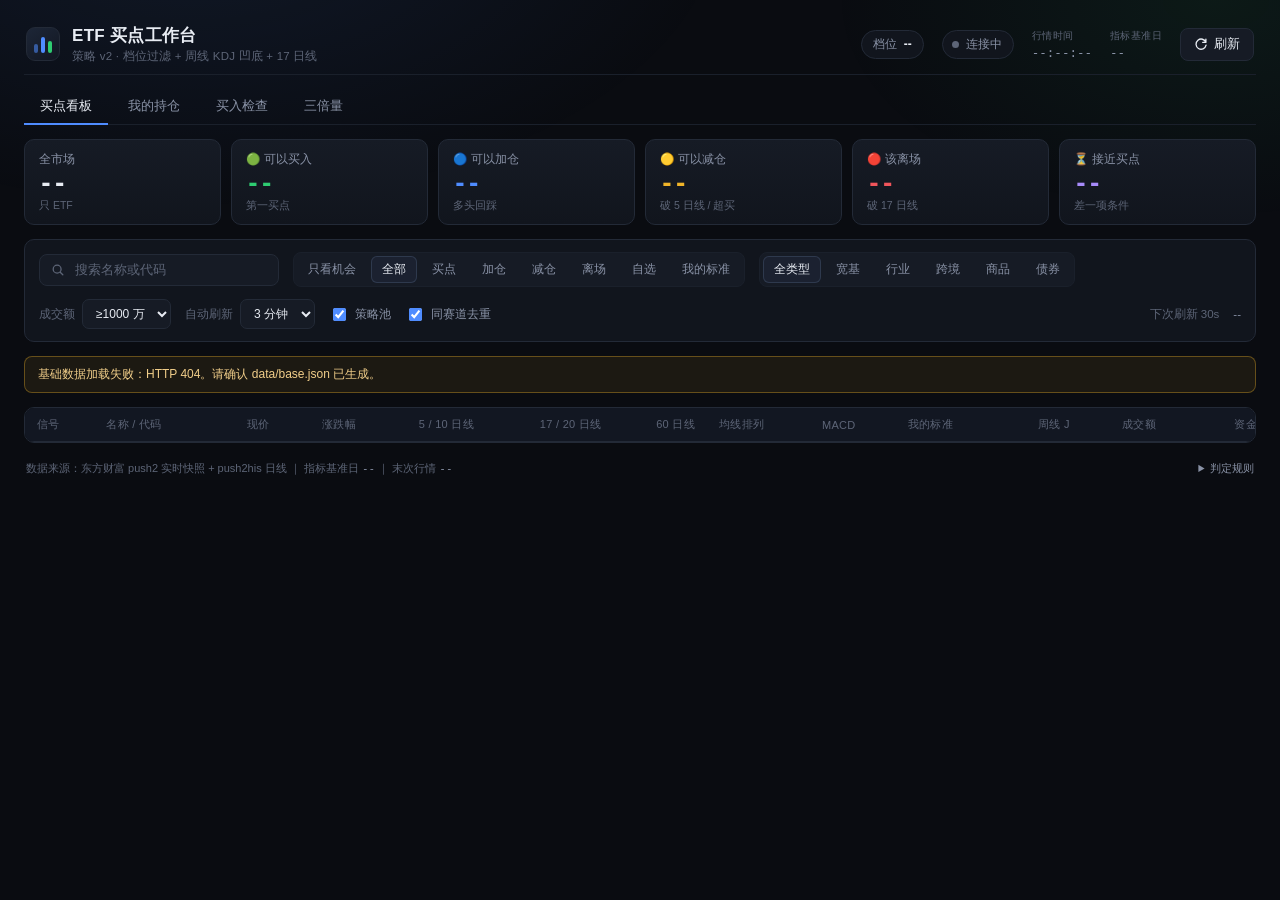
==== commit b33d8c50: "feat: 新增底部横盘三倍量模块" ====
--- a/workbench/static/index.html
+++ b/workbench/static/index.html
@@ -40,6 +40,7 @@
       <button class="tab active" data-view="board" role="tab">买点看板</button>
       <button class="tab" data-view="positions" role="tab">我的持仓<span class="tab-badge" id="pos-badge" hidden></span></button>
       <button class="tab" data-view="check" role="tab">买入检查</button>
+      <button class="tab" data-view="sbl3" role="tab">三倍量</button>
     </nav>
 
     <section class="view" id="view-board">
@@ -204,6 +205,15 @@
       </div>
     </section>
 
+    <section class="view" id="view-sbl3" hidden>
+      <div class="sbl-note">
+        <b>底部横盘三倍量</b>：前 30 日横盘（极差 ≤15%、日均振幅 ≤3.5%）→ 当日量 3–6 倍近 10 日均量、
+        涨幅 ≥3%、实体 ≥50%、上影 ≤10%、站上 MA20 并破 20/60 日高。
+        <b>放量当天不追</b>，等 1–3 日缩量回调（量缩到爆量日 30%–60%）+ 小阳企稳再进场；跌破爆量阳线最低价即失效。
+      </div>
+      <div id="sbl-sections"></div>
+    </section>
+
     <footer class="foot">
       <span>数据来源：东方财富 push2 实时快照 + push2his 日线 ｜ 指标基准日 <b id="foot-date">--</b> ｜ 末次行情 <b id="foot-time">--</b></span>
       <details class="rules">
--- a/workbench/static/style.css
+++ b/workbench/static/style.css
@@ -649,3 +649,14 @@
 .check-step .v { color: var(--muted); font-family: var(--mono); font-size: 11.5px; text-align: right; }
 .dw-check { margin-top: 14px; width: 100%; padding: 9px; border-radius: 8px; cursor: pointer;
   border: 1px solid rgba(79,140,255,.4); background: rgba(79,140,255,.12); color: #cfe0ff; font-size: 12.5px; }
+
+.sbl-note {
+  padding: 11px 14px; border-radius: 9px; font-size: 12px; line-height: 1.8;
+  border: 1px solid rgba(79,140,255,.25); background: rgba(79,140,255,.06); color: #b9c6de;
+}
+.sbl-note b { color: #dbe6ff; }
+.sbl-sec { margin-top: 16px; }
+.sbl-sec h3 { margin: 0 0 8px; font-size: 12.5px; color: var(--muted); font-weight: 500; }
+.sbl-sec h3 span { color: var(--dim); font-size: 11px; margin-left: 6px; }
+.sbl-grid { min-width: 1100px; }
+.sbl-empty { padding: 22px; text-align: center; color: var(--dim); font-size: 12.5px; }
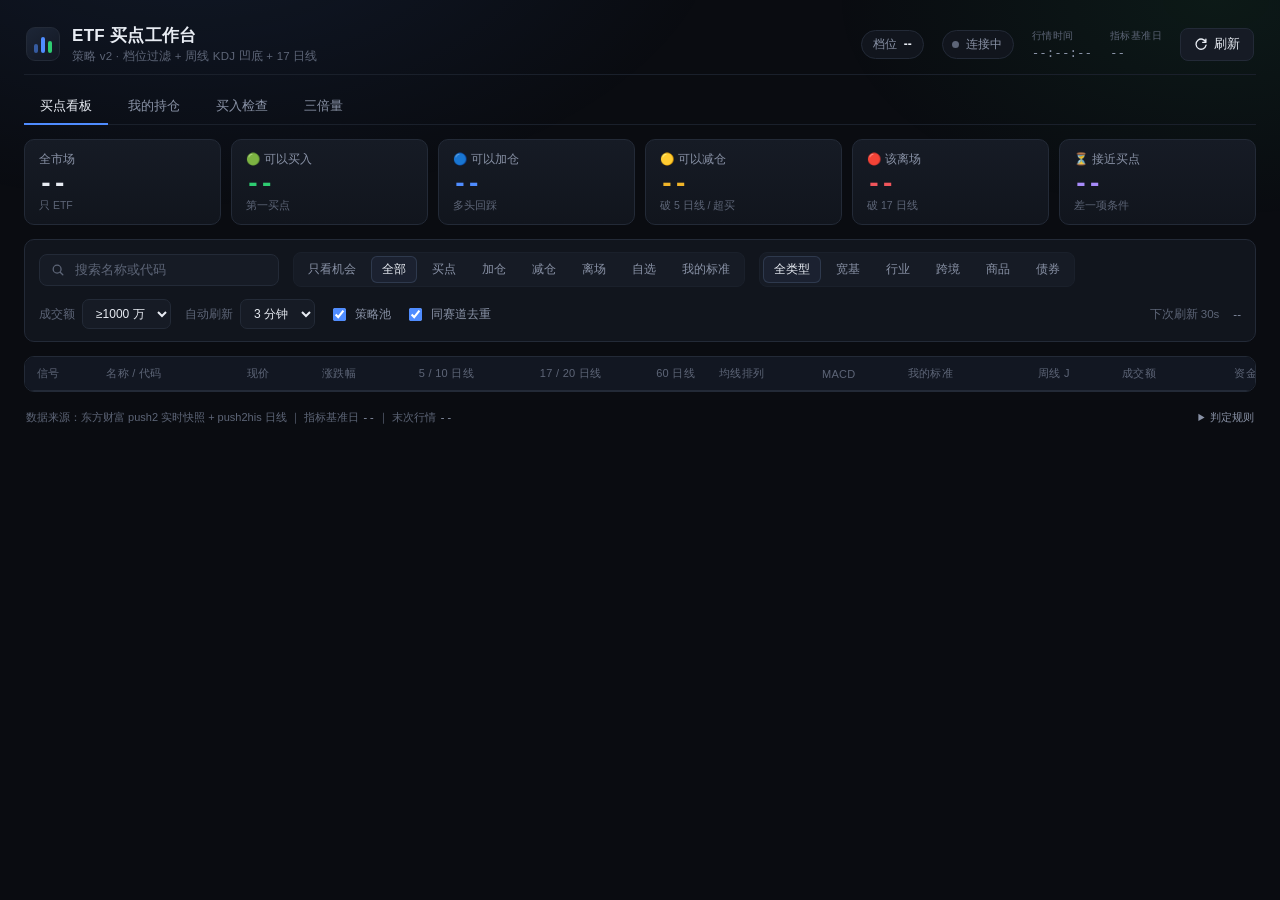
==== commit 869d3b78: "feat: 三倍量改为个股主板扫描 + 跨日候选池" ====
--- a/workbench/static/index.html
+++ b/workbench/static/index.html
@@ -207,9 +207,11 @@
 
     <section class="view" id="view-sbl3" hidden>
       <div class="sbl-note">
-        <b>底部横盘三倍量</b>：前 30 日横盘（极差 ≤15%、日均振幅 ≤3.5%）→ 当日量 3–6 倍近 10 日均量、
-        涨幅 ≥3%、实体 ≥50%、上影 ≤10%、站上 MA20 并破 20/60 日高。
-        <b>放量当天不追</b>，等 1–3 日缩量回调（量缩到爆量日 30%–60%）+ 小阳企稳再进场；跌破爆量阳线最低价即失效。
+        <b>底部横盘三倍量 · 个股主板</b>（不含 ETF、创业板、科创板、北交所、ST）：
+        前 30 日横盘（极差 ≤15%、日均振幅 ≤3.5%）→ 当日量 3–6 倍近 10 日均量、涨幅 ≥3%、
+        实体 ≥50%、上影 ≤10%、站上 MA20 并破 20/60 日高。
+        <b>放量当天不追</b>，等 1–3 日缩量回调（量缩到爆量日 30%–60%）+ 小阳企稳再进场；
+        跌破爆量阳线最低价即失效，第 4 个交易日仍未企稳则移出候选池。
       </div>
       <div id="sbl-sections"></div>
     </section>
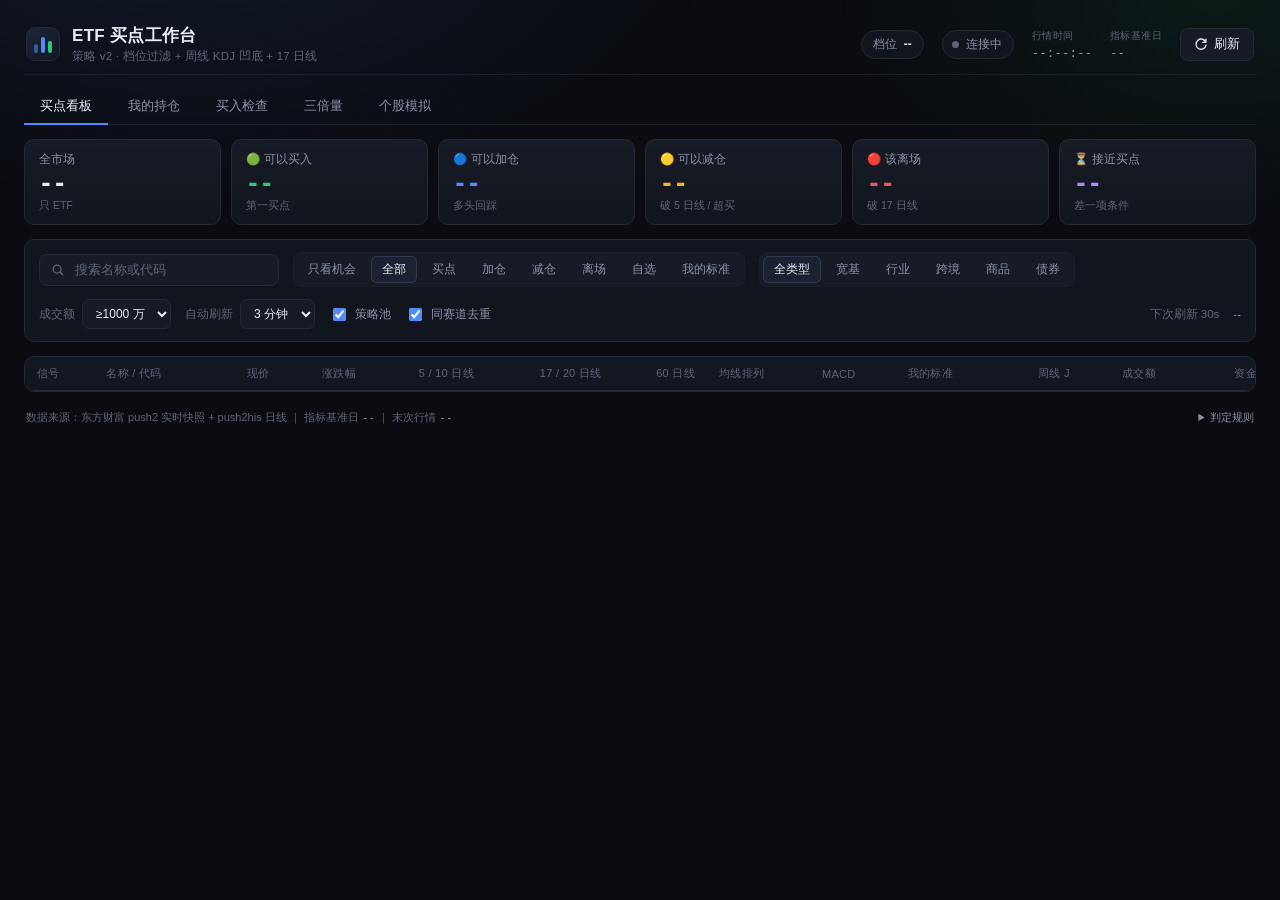
==== commit 4e72d812: "feat: 三倍量个股模拟盘（单笔3万）" ====
--- a/workbench/static/index.html
+++ b/workbench/static/index.html
@@ -41,6 +41,7 @@
       <button class="tab" data-view="positions" role="tab">我的持仓<span class="tab-badge" id="pos-badge" hidden></span></button>
       <button class="tab" data-view="check" role="tab">买入检查</button>
       <button class="tab" data-view="sbl3" role="tab">三倍量</button>
+      <button class="tab" data-view="sim" role="tab">个股模拟</button>
     </nav>
 
     <section class="view" id="view-board">
@@ -216,6 +217,22 @@
       <div id="sbl-sections"></div>
     </section>
 
+    <section class="view" id="view-sim" hidden>
+      <div class="pos-summary">
+        <div><span>总资产</span><b id="sim-equity">--</b></div>
+        <div><span>可用现金</span><b id="sim-cash">--</b></div>
+        <div><span>持仓市值</span><b id="sim-holding">--</b></div>
+        <div><span>已实现盈亏</span><b id="sim-realized">--</b></div>
+        <div><span>胜率 / 笔数</span><b id="sim-stats">--</b></div>
+      </div>
+      <div class="sbl-note">
+        <b>三倍量个股模拟盘</b>：单笔 3 万元，最多同时持有 10 只（总资金 30 万）。
+        买入条件＝「企稳可进」；卖出＝盘中跌破爆量阳线最低价、浮盈 ≥20%、浮盈 >5% 后跌破 5 日线、或持有满 20 个交易日。
+        成交价按当日收盘/止损价估算，未计滑点，仅用于验证策略。
+      </div>
+      <div id="sim-body"></div>
+    </section>
+
     <footer class="foot">
       <span>数据来源：东方财富 push2 实时快照 + push2his 日线 ｜ 指标基准日 <b id="foot-date">--</b> ｜ 末次行情 <b id="foot-time">--</b></span>
       <details class="rules">
--- a/workbench/static/style.css
+++ b/workbench/static/style.css
@@ -660,3 +660,5 @@
 .sbl-sec h3 span { color: var(--dim); font-size: 11px; margin-left: 6px; }
 .sbl-grid { min-width: 1100px; }
 .sbl-empty { padding: 22px; text-align: center; color: var(--dim); font-size: 12.5px; }
+
+.sim-grid { min-width: 1000px; }
